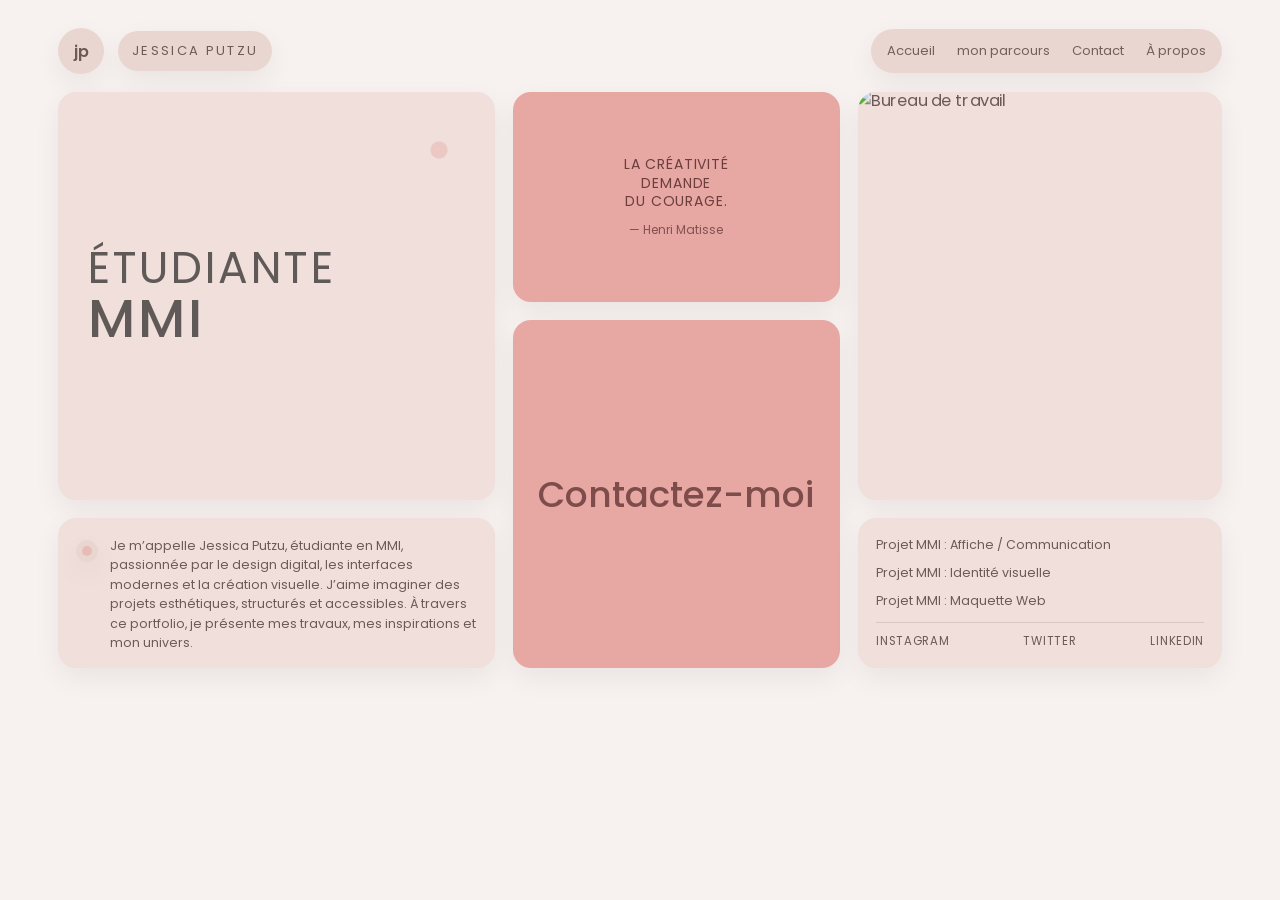
==== index.html @ 1668695d "Add files via upload" ====
<!DOCTYPE html>
<html lang="fr">
<head>
  <meta charset="UTF-8" />
  <meta name="viewport" content="width=device-width, initial-scale=1.0" />
  <title>Accueil — Portfolio</title>

  <link rel="preconnect" href="https://fonts.googleapis.com">
  <link rel="preconnect" href="https://fonts.gstatic.com" crossorigin>
  <link href="https://fonts.googleapis.com/css2?family=Poppins:wght@300;400;500;600&display=swap" rel="stylesheet">

  <style>
    :root{
      --bg:#f7f2f0;
      --top:#ead6d1;
      --card:#f0dfdb;
      --accent:#e7a7a3;
      --text:#6b5a55;
      --shadow:0 10px 28px rgba(0,0,0,.06);
      --r:18px;
      --gap:18px;
    }

    *{box-sizing:border-box}
    body{
      margin:0;
      background:var(--bg);
      font-family:Poppins, system-ui, -apple-system, Segoe UI, Roboto, Arial, sans-serif;
      color:var(--text);
    }

    .wrap{
      max-width:1200px;
      margin:28px auto 60px;
      padding:0 18px;
    }

    header{
      display:flex;
      align-items:center;
      justify-content:space-between;
      gap:18px;
      margin-bottom:18px;
    }
    .brand{
      display:flex;
      align-items:center;
      gap:14px;
    }
    .logo{
      width:46px;height:46px;border-radius:999px;
      background:var(--top);
      display:grid;place-items:center;
      box-shadow:var(--shadow);
      font-weight:600;
      color:#6b5a55;
    }
    .name{
      background:var(--top);
      padding:10px 14px;
      border-radius:999px;
      box-shadow:var(--shadow);
      letter-spacing:.18em;
      text-transform:uppercase;
      font-size:13px;
      color:#6b5a55;
      white-space:nowrap;
    }
    nav{
      background:var(--top);
      padding:12px 16px;
      border-radius:999px;
      box-shadow:var(--shadow);
      display:flex;
      gap:22px;
      font-size:13px;
    }
    nav a{
      color:#6b5a55;
      text-decoration:none;
      opacity:.95;
    }
    nav a:hover{opacity:1;text-decoration:underline}

    .grid{
      display:grid;
      grid-template-columns: 1.2fr .9fr 1fr;
      grid-template-rows: 210px 180px 150px;
      gap:var(--gap);
    }
    .card{
      border-radius:var(--r);
      box-shadow:var(--shadow);
      overflow:hidden;
      position:relative;
    }

    .hero{grid-column:1;grid-row:1 / span 2;background:var(--card)}
    .quote{grid-column:2;grid-row:1;background:var(--accent)}
    .photo{grid-column:3;grid-row:1 / span 2;background:var(--card)}
    .about{grid-column:1;grid-row:3;background:var(--card)}
    .contact{grid-column:2;grid-row:2 / span 2;background:var(--accent)}
    .projects{grid-column:3;grid-row:3;background:var(--card)}

    .hero-inner{
      height:100%;
      padding:34px 30px;
      display:flex;
      align-items:center;
    }
    .hero h1{
      margin:0;
      text-transform:uppercase;
      letter-spacing:.06em;
      font-weight:400;
      font-size:44px;
      line-height:1.02;
      color:#5f5a57;
    }
    .hero h1 span{
      display:block;
      font-weight:500;
      font-size:54px;
      letter-spacing:.06em;
    }
    .sun{
      position:absolute;
      top:26px; right:24px;
      width:64px;height:64px;border-radius:999px;
      background: radial-gradient(circle, rgba(231,167,163,.75) 0 8px, transparent 9px);
      opacity:.55;
    }

    .quote-inner{
      height:100%;
      display:grid;
      place-items:center;
      text-align:center;
      padding:22px;
      color:#6b3e3c;
    }
    .quote-inner p{
      margin:0;
      text-transform:uppercase;
      letter-spacing:.06em;
      font-size:14px;
      line-height:1.35;
    }
    .quote-inner small{
      display:block;
      margin-top:10px;
      opacity:.8;
      font-size:12px;
    }

    .photo img{
      width:100%;
      height:100%;
      object-fit:cover;
      display:block;
      transform:scale(1.02);
    }

    .about-inner{
      height:100%;
      padding:18px;
      display:flex;
      gap:12px;
      align-items:flex-start;
    }
    .dot{
      width:22px;height:22px;border-radius:999px;
      background:var(--top);
      box-shadow:var(--shadow);
      margin-top:4px;
      position:relative;
      flex:0 0 auto;
    }
    .dot::after{
      content:"";
      position:absolute;
      inset:6px;
      border-radius:999px;
      background:rgba(231,167,163,.85);
      opacity:.65;
    }
    .about-inner p{
      margin:0;
      font-size:12.5px;
      line-height:1.55;
      color:#6b5a55;
    }

    .contact-inner{
      height:100%;
      display:flex;
      align-items:center;
      justify-content:center;
      padding:18px;
    }
    .contact-inner a{
      color:#6b3e3c;
      text-decoration:none;
      font-size:36px;
      font-weight:500;
      opacity:.85;
    }
    .contact-inner a:hover{opacity:1;text-decoration:underline}

    .projects-inner{
      height:100%;
      padding:18px;
      display:flex;
      flex-direction:column;
      justify-content:space-between;
      gap:12px;
    }
    .projects-list{
      display:flex;
      flex-direction:column;
      gap:10px;
    }
    .projects-list a{
      text-decoration:none;
      color:#6b5a55;
      font-size:12.5px;
    }
    .projects-list a:hover{text-decoration:underline}

    .social{
      border-top:1px solid rgba(107,90,85,.18);
      padding-top:10px;
      display:flex;
      justify-content:space-between;
      gap:10px;
      text-transform:uppercase;
      letter-spacing:.06em;
      font-size:11.5px;
    }
    .social a{color:#6b5a55;text-decoration:none}
    .social a:hover{text-decoration:underline}

    @media (max-width:980px){
      .grid{
        grid-template-columns:1fr;
        grid-template-rows:auto;
      }
      .hero,.quote,.photo,.about,.contact,.projects{
        grid-column:1;
        grid-row:auto;
        min-height:190px;
      }
    }
/* ===== ANIMATION ARRIVÉE ACCUEIL ===== */

.grid .card{
  opacity: 0;
  animation: chaos 6s ease-in-out forwards;
}

/* décalage entre les blocs */
.grid .card:nth-child(1){ animation-delay:0s; }
.grid .card:nth-child(2){ animation-delay:.3s; }
.grid .card:nth-child(3){ animation-delay:.6s; }
.grid .card:nth-child(4){ animation-delay:.9s; }
.grid .card:nth-child(5){ animation-delay:1.2s; }
.grid .card:nth-child(6){ animation-delay:1.5s; }

@keyframes chaos {
  0%{
    opacity:0;
    transform: translate(0,0) rotate(0deg) scale(.8);
  }
  20%{
    transform: translate(-300px,200px) rotate(180deg);
  }
  40%{
    transform: translate(350px,-250px) rotate(-220deg);
  }
  60%{
    transform: translate(-250px,300px) rotate(260deg);
  }
  80%{
    transform: translate(40px,-30px) rotate(-20deg);
  }
  100%{
    opacity:1;
    transform: translate(0,0) rotate(0deg) scale(1);
  }
}

  /* ça se range parfaitement */
  100%{
    opacity: 1;
    transform: translate(0,0) rotate(0deg) scale(1);
  }
}
grid .card:nth-child(1){ animation-delay:.0s; }
.grid .card:nth-child(2){ animation-delay:.1s; }
.grid .card:nth-child(3){ animation-delay:.2s; }
.grid .card:nth-child(4){ animation-delay:.3s; }
.grid .card:nth-child(5){ animation-delay:.4s; }
.grid .card:nth-child(6){ animation-delay:.5s; }
}
@keyframes range{
  to{
    opacity: 1;
    transform: translate(0,0) rotate(0deg) scale(1);
  }
}
  </style>
</head>

<body>
  <div class="wrap">
    <header>
      <div class="brand">
        <div class="logo">jp</div>
        <div class="name">JESSICA PUTZU</div>
      </div>

      <nav>
  <a href="index.html">Accueil</a>
  <a href="parcours.html">mon parcours</a>
  <a href="contact.html">Contact</a>
  <a href="apropos.html">À propos</a>
</nav>
    </header>

    <main class="grid">
      <section class="card hero">
        <div class="sun" aria-hidden="true"></div>
        <div class="hero-inner">
          <h1>ÉTUDIANTE<br><span>MMI</span></h1>
        </div>
      </section>

      <section class="card quote">
        <div class="quote-inner">
          <div>
            <p>La créativité<br>demande<br>du courage.</p>
            <small>— Henri Matisse</small>
          </div>
        </div>
      </section>

      <!-- ✅ PHOTO DE BUREAU -->
      <section class="card photo" aria-label="Photo bureau">
        <img
          src="https://images.unsplash.com/photo-1515378791036-0648a3ef77b2?auto=format&fit=crop&w=1400&q=80"
          alt="Bureau de travail"
        />
      </section>

      <section class="card about" id="apropos">
        <div class="about-inner">
          <div class="dot" aria-hidden="true"></div>
          <p>
            Je m’appelle Jessica Putzu, étudiante en MMI, passionnée par le design digital,
            les interfaces modernes et la création visuelle. J’aime imaginer des projets
            esthétiques, structurés et accessibles. À travers ce portfolio, je présente
            mes travaux, mes inspirations et mon univers.
          </p>
        </div>
      </section>

      <section class="card contact" id="contact">
        <div class="contact-inner">
          <a href="mailto:contact@exemple.com">Contactez-moi</a>
        </div>
      </section>

      <section class="card projects" id="projets">
        <div class="projects-inner">
          <div class="projects-list">
            <a href="#">Projet MMI : Affiche / Communication</a>
            <a href="#">Projet MMI : Identité visuelle</a>
            <a href="#">Projet MMI : Maquette Web</a>
          </div>

          <div class="social">
            <a href="#">Instagram</a>
            <a href="#">Twitter</a>
            <a href="#">LinkedIn</a>
          </div>
        </div>
      </section>
    </main>
  </div>
</body>
</html>
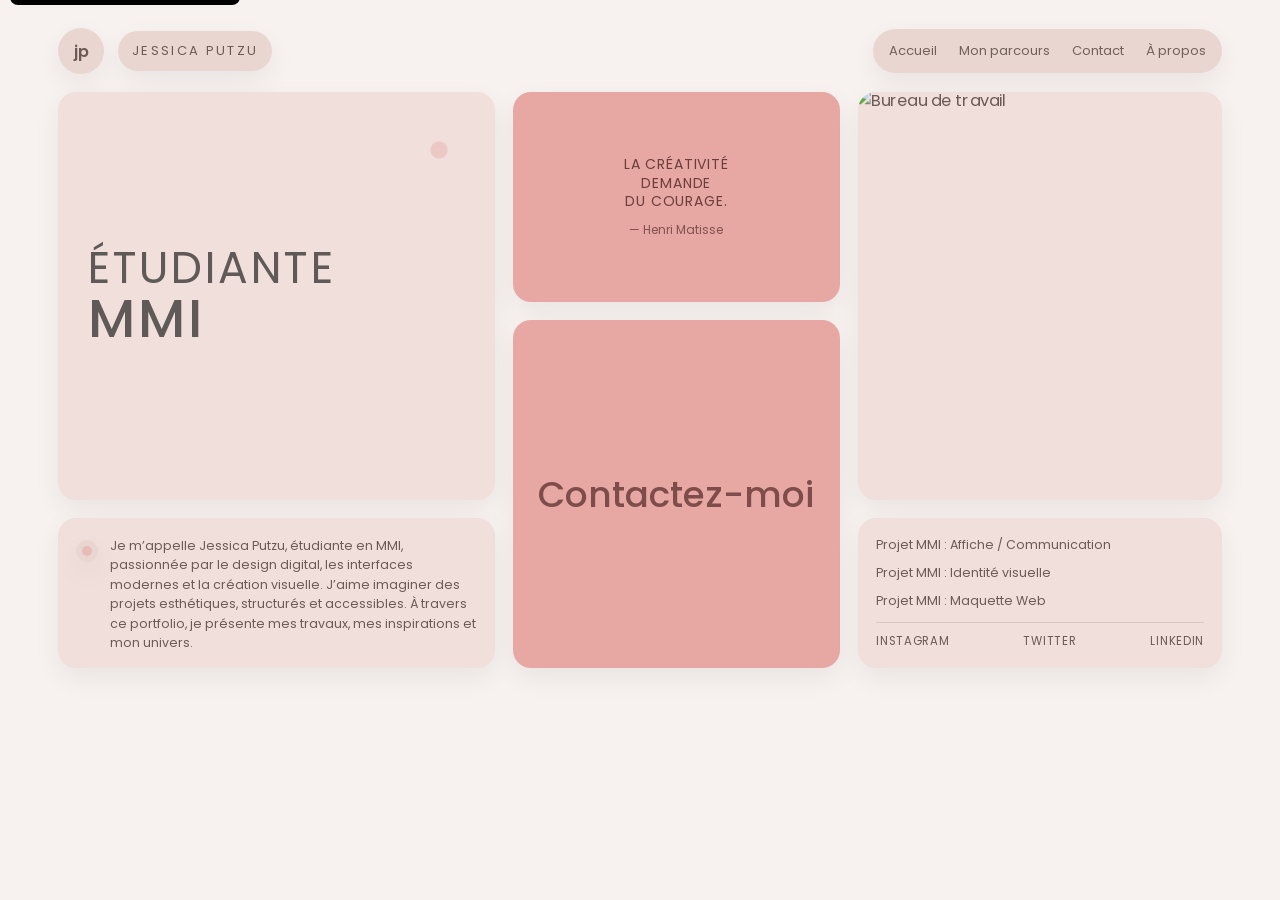
==== commit d85f6141: "Update index.html" ====
--- a/index.html
+++ b/index.html
@@ -29,6 +29,21 @@
       color:var(--text);
     }
 
+    .skip-link{
+      position:absolute;
+      top:-40px;
+      left:10px;
+      background:#000;
+      color:#fff;
+      padding:10px 14px;
+      text-decoration:none;
+      z-index:1000;
+      border-radius:8px;
+    }
+    .skip-link:focus{
+      top:10px;
+    }
+
     .wrap{
       max-width:1200px;
       margin:28px auto 60px;
@@ -251,67 +266,47 @@
         min-height:190px;
       }
     }
-/* ===== ANIMATION ARRIVÉE ACCUEIL ===== */
-
-.grid .card{
-  opacity: 0;
-  animation: chaos 6s ease-in-out forwards;
-}
-
-/* décalage entre les blocs */
-.grid .card:nth-child(1){ animation-delay:0s; }
-.grid .card:nth-child(2){ animation-delay:.3s; }
-.grid .card:nth-child(3){ animation-delay:.6s; }
-.grid .card:nth-child(4){ animation-delay:.9s; }
-.grid .card:nth-child(5){ animation-delay:1.2s; }
-.grid .card:nth-child(6){ animation-delay:1.5s; }
-
-@keyframes chaos {
-  0%{
-    opacity:0;
-    transform: translate(0,0) rotate(0deg) scale(.8);
-  }
-  20%{
-    transform: translate(-300px,200px) rotate(180deg);
-  }
-  40%{
-    transform: translate(350px,-250px) rotate(-220deg);
-  }
-  60%{
-    transform: translate(-250px,300px) rotate(260deg);
-  }
-  80%{
-    transform: translate(40px,-30px) rotate(-20deg);
-  }
-  100%{
-    opacity:1;
-    transform: translate(0,0) rotate(0deg) scale(1);
-  }
-}
-
-  /* ça se range parfaitement */
-  100%{
-    opacity: 1;
-    transform: translate(0,0) rotate(0deg) scale(1);
-  }
-}
-grid .card:nth-child(1){ animation-delay:.0s; }
-.grid .card:nth-child(2){ animation-delay:.1s; }
-.grid .card:nth-child(3){ animation-delay:.2s; }
-.grid .card:nth-child(4){ animation-delay:.3s; }
-.grid .card:nth-child(5){ animation-delay:.4s; }
-.grid .card:nth-child(6){ animation-delay:.5s; }
-}
-@keyframes range{
-  to{
-    opacity: 1;
-    transform: translate(0,0) rotate(0deg) scale(1);
-  }
-}
+
+    .grid .card{
+      opacity:0;
+      animation:chaos 6s ease-in-out forwards;
+    }
+
+    .grid .card:nth-child(1){ animation-delay:0s; }
+    .grid .card:nth-child(2){ animation-delay:.3s; }
+    .grid .card:nth-child(3){ animation-delay:.6s; }
+    .grid .card:nth-child(4){ animation-delay:.9s; }
+    .grid .card:nth-child(5){ animation-delay:1.2s; }
+    .grid .card:nth-child(6){ animation-delay:1.5s; }
+
+    @keyframes chaos {
+      0%{
+        opacity:0;
+        transform: translate(0,0) rotate(0deg) scale(.8);
+      }
+      20%{
+        transform: translate(-300px,200px) rotate(180deg);
+      }
+      40%{
+        transform: translate(350px,-250px) rotate(-220deg);
+      }
+      60%{
+        transform: translate(-250px,300px) rotate(260deg);
+      }
+      80%{
+        transform: translate(40px,-30px) rotate(-20deg);
+      }
+      100%{
+        opacity:1;
+        transform: translate(0,0) rotate(0deg) scale(1);
+      }
+    }
   </style>
 </head>
 
 <body>
+  <a href="#main-content" class="skip-link">Aller au contenu principal</a>
+
   <div class="wrap">
     <header>
       <div class="brand">
@@ -320,14 +315,14 @@
       </div>
 
       <nav>
-  <a href="index.html">Accueil</a>
-  <a href="parcours.html">mon parcours</a>
-  <a href="contact.html">Contact</a>
-  <a href="apropos.html">À propos</a>
-</nav>
+        <a href="index.html">Accueil</a>
+        <a href="parcours.html">Mon parcours</a>
+        <a href="contact.html">Contact</a>
+        <a href="apropos.html">À propos</a>
+      </nav>
     </header>
 
-    <main class="grid">
+    <main class="grid" id="main-content">
       <section class="card hero">
         <div class="sun" aria-hidden="true"></div>
         <div class="hero-inner">
@@ -344,7 +339,6 @@
         </div>
       </section>
 
-      <!-- ✅ PHOTO DE BUREAU -->
       <section class="card photo" aria-label="Photo bureau">
         <img
           src="https://images.unsplash.com/photo-1515378791036-0648a3ef77b2?auto=format&fit=crop&w=1400&q=80"
@@ -388,4 +382,4 @@
     </main>
   </div>
 </body>
-</html>+</html>
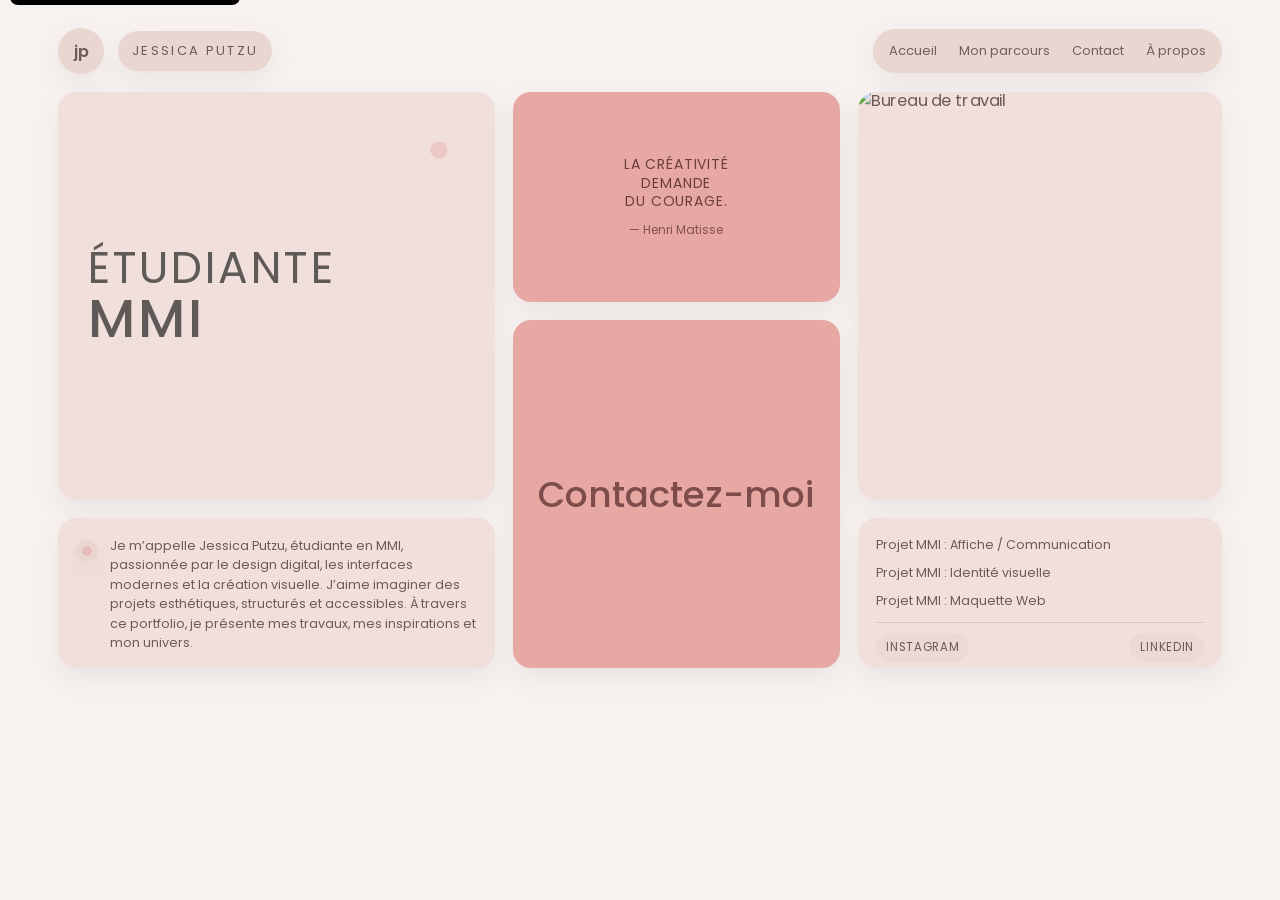
==== commit 7e8c205d: "Update index.html" ====
--- a/index.html
+++ b/index.html
@@ -1,8 +1,8 @@
 <!DOCTYPE html>
 <html lang="fr">
 <head>
-  <meta charset="UTF-8" />
-  <meta name="viewport" content="width=device-width, initial-scale=1.0" />
+  <meta charset="UTF-8">
+  <meta name="viewport" content="width=device-width, initial-scale=1.0">
   <title>Accueil — Portfolio</title>
 
   <link rel="preconnect" href="https://fonts.googleapis.com">
@@ -44,6 +44,18 @@
       top:10px;
     }
 
+    .visually-hidden{
+      position:absolute;
+      width:1px;
+      height:1px;
+      padding:0;
+      margin:-1px;
+      overflow:hidden;
+      clip:rect(0,0,0,0);
+      white-space:nowrap;
+      border:0;
+    }
+
     .wrap{
       max-width:1200px;
       margin:28px auto 60px;
@@ -252,8 +264,18 @@
       letter-spacing:.06em;
       font-size:11.5px;
     }
-    .social a{color:#6b5a55;text-decoration:none}
-    .social a:hover{text-decoration:underline}
+    .social a{
+      color:#6b5a55;
+      text-decoration:none;
+      padding:6px 10px;
+      border-radius:999px;
+      background:rgba(234,214,209,.55);
+      transition:.25s ease;
+    }
+    .social a:hover{
+      background:rgba(231,167,163,.35);
+      transform:translateY(-2px);
+    }
 
     @media (max-width:980px){
       .grid{
@@ -331,6 +353,7 @@
       </section>
 
       <section class="card quote">
+        <h2 class="visually-hidden">Citation</h2>
         <div class="quote-inner">
           <div>
             <p>La créativité<br>demande<br>du courage.</p>
@@ -339,14 +362,16 @@
         </div>
       </section>
 
-      <section class="card photo" aria-label="Photo bureau">
+      <section class="card photo" aria-label="Photo de bureau">
+        <h2 class="visually-hidden">Photo de bureau</h2>
         <img
           src="https://images.unsplash.com/photo-1515378791036-0648a3ef77b2?auto=format&fit=crop&w=1400&q=80"
           alt="Bureau de travail"
-        />
+        >
       </section>
 
       <section class="card about" id="apropos">
+        <h2 class="visually-hidden">À propos</h2>
         <div class="about-inner">
           <div class="dot" aria-hidden="true"></div>
           <p>
@@ -359,12 +384,14 @@
       </section>
 
       <section class="card contact" id="contact">
+        <h2 class="visually-hidden">Contact</h2>
         <div class="contact-inner">
           <a href="mailto:contact@exemple.com">Contactez-moi</a>
         </div>
       </section>
 
       <section class="card projects" id="projets">
+        <h2 class="visually-hidden">Projets</h2>
         <div class="projects-inner">
           <div class="projects-list">
             <a href="#">Projet MMI : Affiche / Communication</a>
@@ -373,9 +400,8 @@
           </div>
 
           <div class="social">
-            <a href="#">Instagram</a>
-            <a href="#">Twitter</a>
-            <a href="#">LinkedIn</a>
+            <a href="https://www.instagram.com/jess.ptz28" target="_blank">Instagram</a>
+            <a href="https://www.linkedin.com/in/jessica-putzu-433b263b7?utm_source=share_via&utm_content=profile&utm_medium=member_ios" target="_blank">LinkedIn</a>
           </div>
         </div>
       </section>
